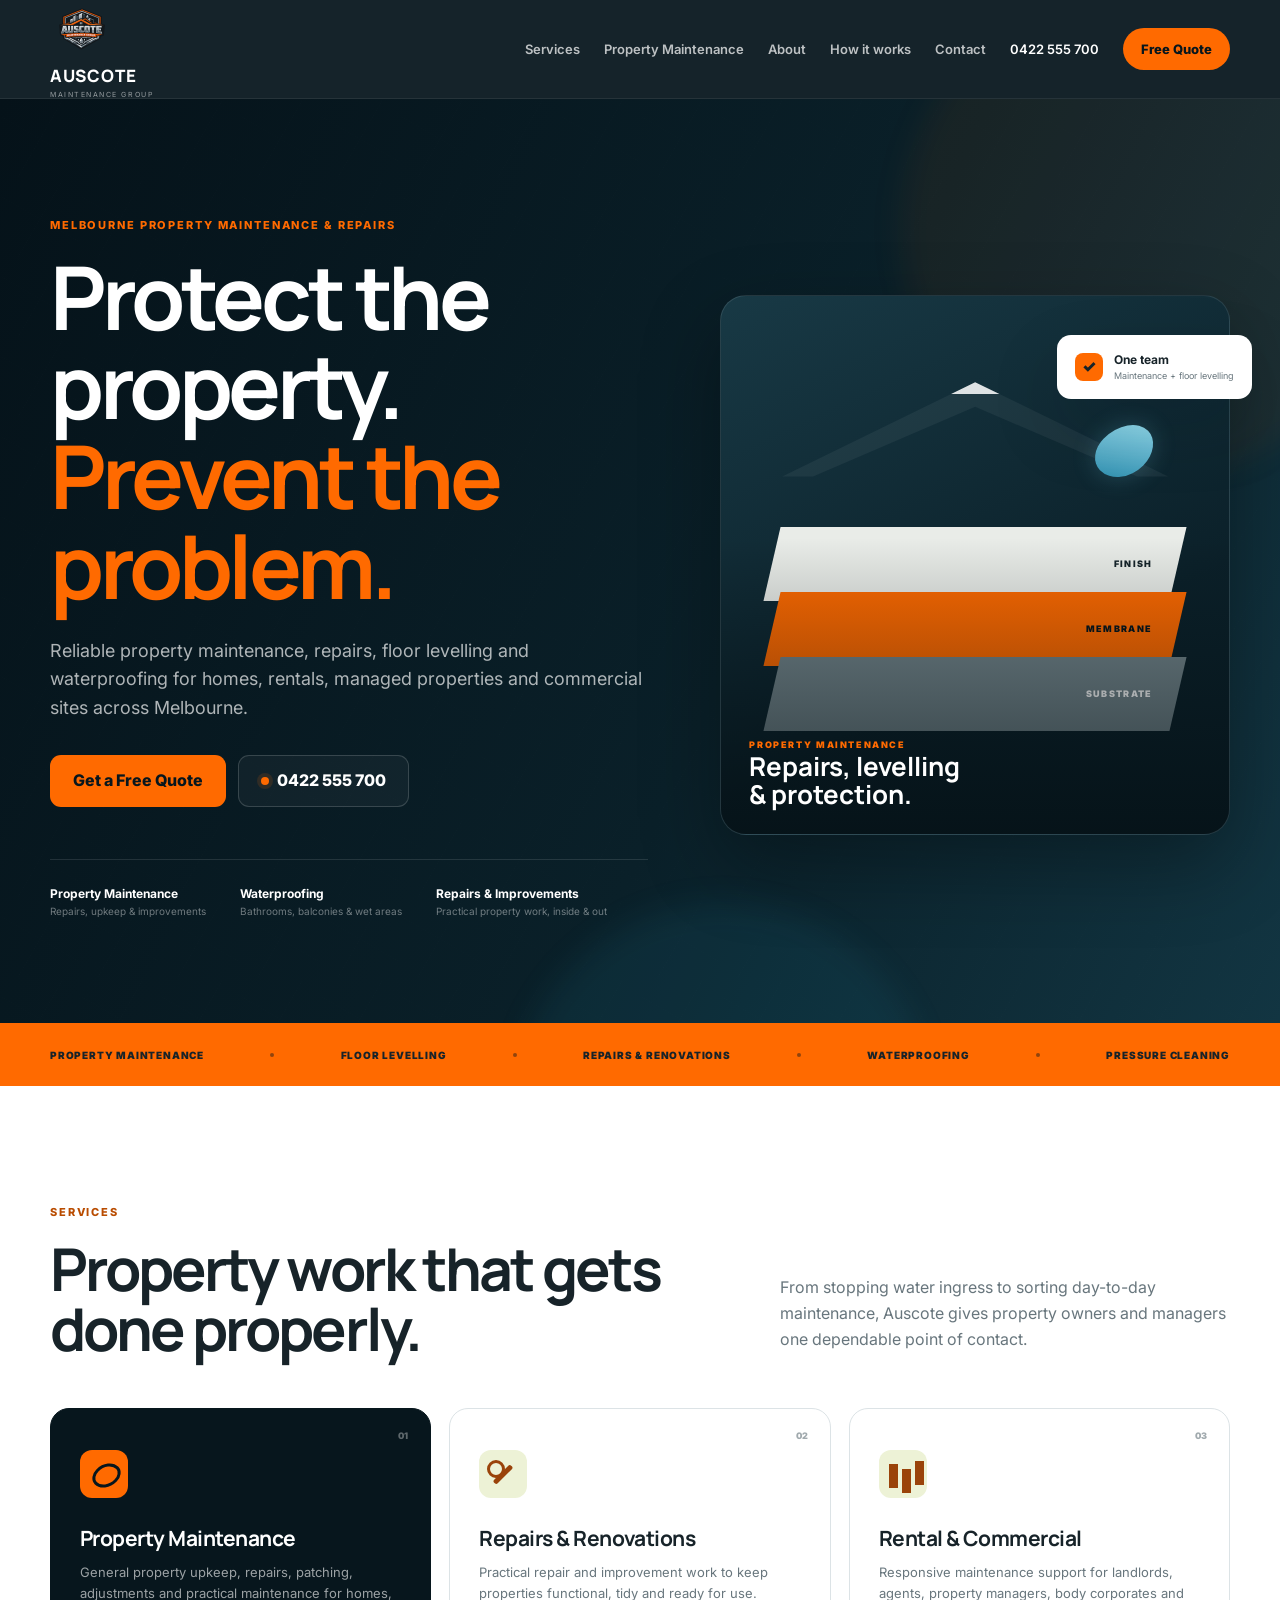
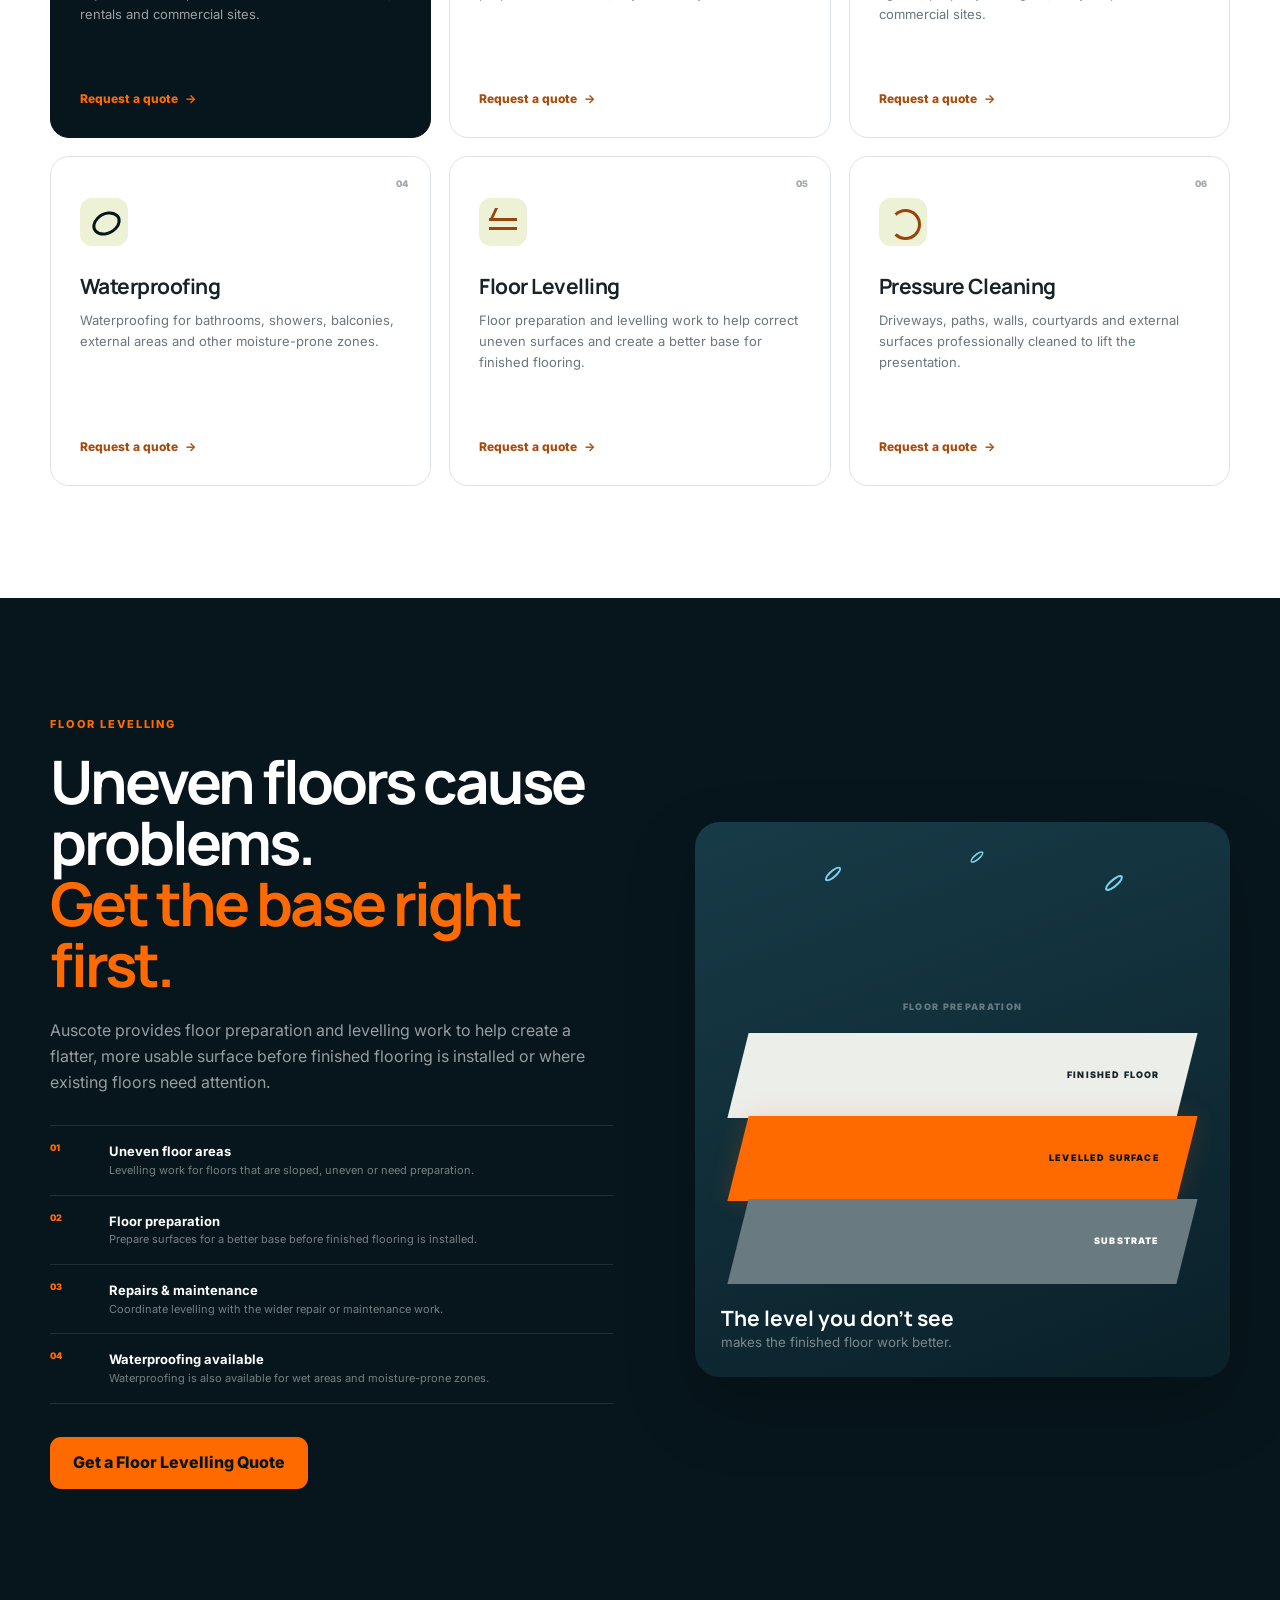
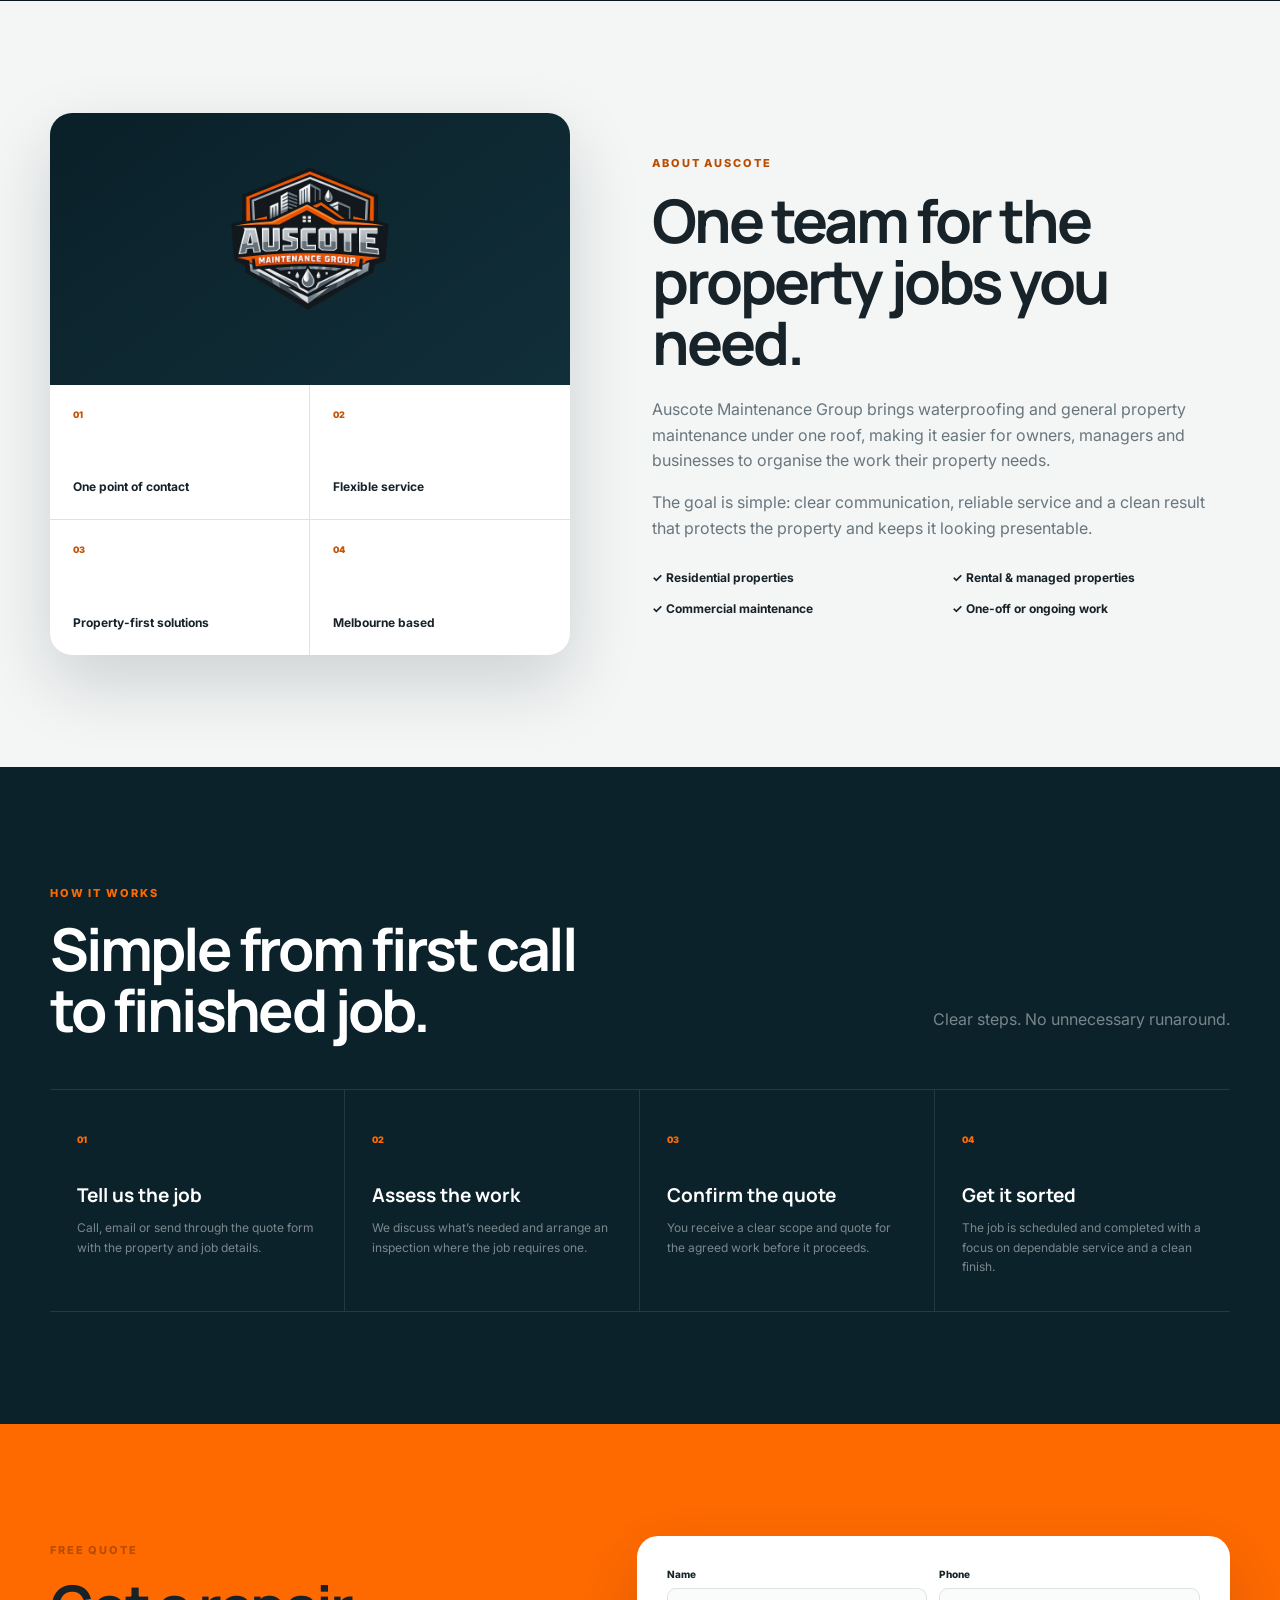
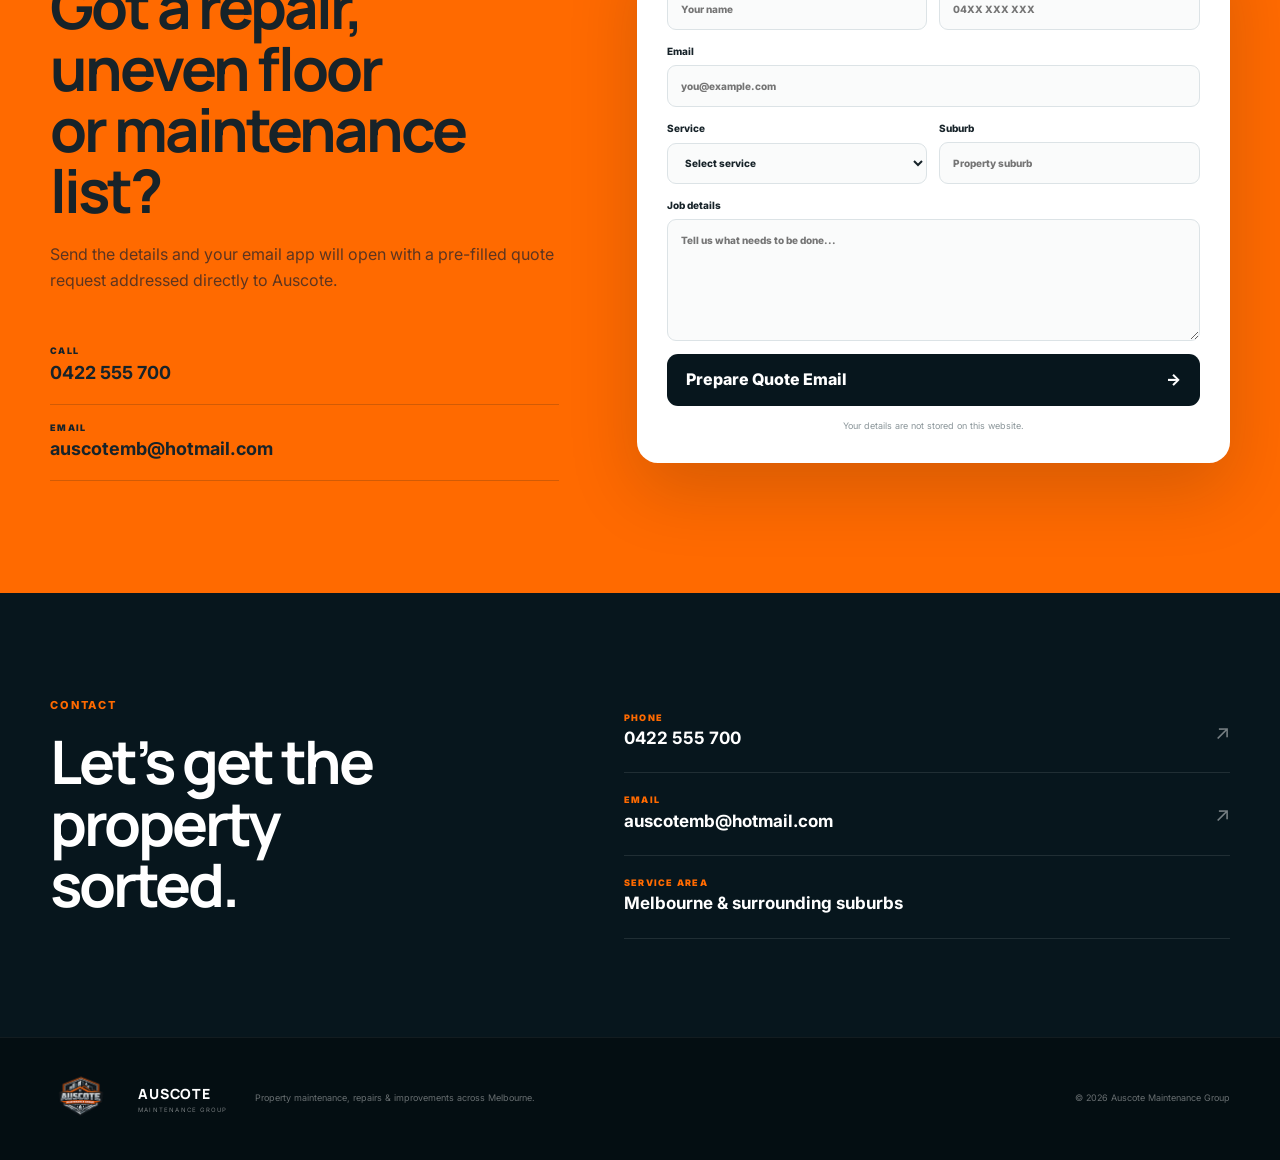
==== Auscote-Premium-Final-Website (3) 2/index.html @ 6cae7267 "Add files via upload" ====
<!DOCTYPE html>
<html lang="en">
<head>
  <meta charset="UTF-8" />
  <meta name="viewport" content="width=device-width, initial-scale=1.0" />
  <meta name="theme-color" content="#08161c" />
  <meta name="description" content="Auscote Maintenance Group provides waterproofing and property maintenance services across Melbourne for residential, rental and commercial properties." />
  <title>Auscote Maintenance Group | Property Maintenance Melbourne</title>
  <link rel="preconnect" href="https://fonts.googleapis.com">
  <link rel="preconnect" href="https://fonts.gstatic.com" crossorigin>
  <link href="https://fonts.googleapis.com/css2?family=Inter:wght@400;500;600;700;800&family=Manrope:wght@600;700;800&display=swap" rel="stylesheet">
  <link rel="stylesheet" href="styles.css" />
</head>
<body>

<header class="site-header">
  <div class="container nav">
    <a class="brand" href="#top" aria-label="Auscote Maintenance Group home">
      <img src="assets/auscote-logo.png" alt="Auscote Maintenance Group logo">
      <span class="header-wordmark"><strong>AUSCOTE</strong><small>MAINTENANCE GROUP</small></span>
    </a>

    <button class="menu-btn" aria-label="Open navigation" aria-expanded="false">
      <span></span><span></span><span></span>
    </button>

    <nav class="nav-links">
      <a href="#services">Services</a>
      <a href="#services">Property Maintenance</a>
      <a href="#about">About</a>
      <a href="#process">How it works</a>
      <a href="#contact">Contact</a>
      <a class="nav-call" href="tel:0422555700">0422 555 700</a>
      <a class="nav-quote" href="#quote">Free Quote</a>
    </nav>
  </div>
</header>

<main id="top">
  <section class="hero">
    <div class="hero-glow glow-one"></div>
    <div class="hero-glow glow-two"></div>
    <div class="hero-lines"></div>

    <div class="container hero-grid">
      <div class="hero-copy">
        <span class="eyebrow">MELBOURNE PROPERTY MAINTENANCE & REPAIRS</span>
        <h1>Protect the property.<br><span>Prevent the problem.</span></h1>
        <p class="hero-lead">
          Reliable property maintenance, repairs, floor levelling and waterproofing for homes,
          rentals, managed properties and commercial sites across Melbourne.
        </p>

        <div class="hero-actions">
          <a class="btn primary" href="#quote">Get a Free Quote</a>
          <a class="btn ghost" href="tel:0422555700">
            <span class="phone-dot"></span>
            0422 555 700
          </a>
        </div>

        <div class="trust-row">
          <div>
            <strong>Property Maintenance</strong>
            <span>Repairs, upkeep & improvements</span>
          </div>
          <div>
            <strong>Waterproofing</strong>
            <span>Bathrooms, balconies & wet areas</span>
          </div>
          <div>
            <strong>Repairs & Improvements</strong>
            <span>Practical property work, inside & out</span>
          </div>
        </div>
      </div>

      <div class="hero-feature">
        <div class="feature-frame">
          <div class="feature-roof"></div>
          <div class="feature-surface s1"><span>FINISH</span></div>
          <div class="feature-surface s2"><span>MEMBRANE</span></div>
          <div class="feature-surface s3"><span>SUBSTRATE</span></div>
          <div class="feature-drop"></div>

          <div class="feature-copy">
            <small>PROPERTY MAINTENANCE</small>
            <strong>Repairs, levelling<br>& protection.</strong>
          </div>
        </div>

        <div class="floating-card">
          <span class="tick">✓</span>
          <div>
            <strong>One team</strong>
            <small>Maintenance + floor levelling</small>
          </div>
        </div>
      </div>
    </div>
  </section>

  <section class="credential-strip">
    <div class="container credential-row">
      <span>Property maintenance</span>
      <i></i>
      <span>Floor levelling</span>
      <i></i>
      <span>Repairs & renovations</span>
      <i></i>
      <span>Waterproofing</span>
      <i></i>
      <span>Pressure cleaning</span>
    </div>
  </section>

  <section class="section services" id="services">
    <div class="container">
      <div class="section-intro">
        <div>
          <span class="eyebrow dark">SERVICES</span>
          <h2>Property work that gets<br>done properly.</h2>
        </div>
        <p>
          From stopping water ingress to sorting day-to-day maintenance,
          Auscote gives property owners and managers one dependable point of contact.
        </p>
      </div>

      <div class="service-grid">
        <article class="service-card service-primary">
          <span class="service-index">01</span>
          <div class="icon icon-drop"></div>
          <h3>Property Maintenance</h3>
          <p>General property upkeep, repairs, patching, adjustments and practical maintenance for homes, rentals and commercial sites.</p>
          <a href="#quote">Request a quote <b>→</b></a>
        </article>

        <article class="service-card">
          <span class="service-index">02</span>
          <div class="icon icon-tool"></div>
          <h3>Repairs & Renovations</h3>
          <p>Practical repair and improvement work to keep properties functional, tidy and ready for use.</p>
          <a href="#quote">Request a quote <b>→</b></a>
        </article>

        <article class="service-card">
          <span class="service-index">03</span>
          <div class="icon icon-building"></div>
          <h3>Rental & Commercial</h3>
          <p>Responsive maintenance support for landlords, agents, property managers, body corporates and commercial sites.</p>
          <a href="#quote">Request a quote <b>→</b></a>
        </article>

        <article class="service-card">
          <span class="service-index">04</span>
          <div class="icon icon-drop"></div>
          <h3>Waterproofing</h3>
          <p>Waterproofing for bathrooms, showers, balconies, external areas and other moisture-prone zones.</p>
          <a href="#quote">Request a quote <b>→</b></a>
        </article>

        <article class="service-card">
          <span class="service-index">05</span>
          <div class="icon icon-level"></div>
          <h3>Floor Levelling</h3>
          <p>Floor preparation and levelling work to help correct uneven surfaces and create a better base for finished flooring.</p>
          <a href="#quote">Request a quote <b>→</b></a>
        </article>

        <article class="service-card">
          <span class="service-index">06</span>
          <div class="icon icon-clean"></div>
          <h3>Pressure Cleaning</h3>
          <p>Driveways, paths, walls, courtyards and external surfaces professionally cleaned to lift the presentation.</p>
          <a href="#quote">Request a quote <b>→</b></a>
        </article>
      </div>
    </div>
  </section>

  <section class="waterproofing" id="waterproofing">
    <div class="container waterproof-grid">
      <div class="waterproof-copy">
        <span class="eyebrow">FLOOR LEVELLING</span>
        <h2>Uneven floors cause problems.<br><span>Get the base right first.</span></h2>
        <p>
          Auscote provides floor preparation and levelling work to help create a flatter,
          more usable surface before finished flooring is installed or where existing floors
          need attention.
        </p>

        <div class="waterproof-list">
          <div><span class="number">01</span><div><strong>Uneven floor areas</strong><small>Levelling work for floors that are sloped, uneven or need preparation.</small></div></div>
          <div><span class="number">02</span><div><strong>Floor preparation</strong><small>Prepare surfaces for a better base before finished flooring is installed.</small></div></div>
          <div><span class="number">03</span><div><strong>Repairs & maintenance</strong><small>Coordinate levelling with the wider repair or maintenance work.</small></div></div>
          <div><span class="number">04</span><div><strong>Waterproofing available</strong><small>Waterproofing is also available for wet areas and moisture-prone zones.</small></div></div>
        </div>

        <a class="btn primary" href="#quote">Get a Floor Levelling Quote</a>
      </div>

      <div class="waterproof-art">
        <div class="art-top">
          <span>FLOOR PREPARATION</span>
          <div class="rain r1"></div>
          <div class="rain r2"></div>
          <div class="rain r3"></div>
        </div>
        <div class="art-layer top-layer"><span>FINISHED FLOOR</span></div>
        <div class="art-layer membrane-layer"><span>LEVELLED SURFACE</span></div>
        <div class="art-layer base-layer"><span>SUBSTRATE</span></div>
        <div class="art-note">
          <strong>The level you don’t see</strong>
          <small>makes the finished floor work better.</small>
        </div>
      </div>
    </div>
  </section>

  <section class="section about" id="about">
    <div class="container about-grid">
      <div class="about-card">
        <div class="about-logo">
          <img src="assets/auscote-logo.png" alt="Auscote Maintenance Group">
        </div>

        <div class="about-metrics">
          <div>
            <span>01</span>
            <strong>One point of contact</strong>
          </div>
          <div>
            <span>02</span>
            <strong>Flexible service</strong>
          </div>
          <div>
            <span>03</span>
            <strong>Property-first solutions</strong>
          </div>
          <div>
            <span>04</span>
            <strong>Melbourne based</strong>
          </div>
        </div>
      </div>

      <div class="about-copy">
        <span class="eyebrow dark">ABOUT AUSCOTE</span>
        <h2>One team for the<br>property jobs you need.</h2>
        <p>
          Auscote Maintenance Group brings waterproofing and general property maintenance
          under one roof, making it easier for owners, managers and businesses to organise
          the work their property needs.
        </p>
        <p>
          The goal is simple: clear communication, reliable service and a clean result that
          protects the property and keeps it looking presentable.
        </p>

        <div class="checks">
          <span>✓ Residential properties</span>
          <span>✓ Rental & managed properties</span>
          <span>✓ Commercial maintenance</span>
          <span>✓ One-off or ongoing work</span>
        </div>
      </div>
    </div>
  </section>

  <section class="process" id="process">
    <div class="container">
      <div class="section-intro process-intro">
        <div>
          <span class="eyebrow">HOW IT WORKS</span>
          <h2>Simple from first call<br>to finished job.</h2>
        </div>
        <p>Clear steps. No unnecessary runaround.</p>
      </div>

      <div class="process-grid">
        <article>
          <span>01</span>
          <h3>Tell us the job</h3>
          <p>Call, email or send through the quote form with the property and job details.</p>
        </article>
        <article>
          <span>02</span>
          <h3>Assess the work</h3>
          <p>We discuss what’s needed and arrange an inspection where the job requires one.</p>
        </article>
        <article>
          <span>03</span>
          <h3>Confirm the quote</h3>
          <p>You receive a clear scope and quote for the agreed work before it proceeds.</p>
        </article>
        <article>
          <span>04</span>
          <h3>Get it sorted</h3>
          <p>The job is scheduled and completed with a focus on dependable service and a clean finish.</p>
        </article>
      </div>
    </div>
  </section>

  <section class="quote" id="quote">
    <div class="container quote-grid">
      <div class="quote-copy">
        <span class="eyebrow dark">FREE QUOTE</span>
        <h2>Got a repair, uneven floor<br>or maintenance list?</h2>
        <p>
          Send the details and your email app will open with a pre-filled quote request
          addressed directly to Auscote.
        </p>

        <div class="contact-stack">
          <a href="tel:0422555700">
            <small>CALL</small>
            <strong>0422 555 700</strong>
          </a>
          <a href="mailto:auscotemb@hotmail.com">
            <small>EMAIL</small>
            <strong>auscotemb@hotmail.com</strong>
          </a>
        </div>
      </div>

      <form class="quote-form" id="quoteForm">
        <div class="form-row">
          <label>
            Name
            <input name="name" type="text" placeholder="Your name" required>
          </label>
          <label>
            Phone
            <input name="phone" type="tel" placeholder="04XX XXX XXX" required>
          </label>
        </div>

        <label>
          Email
          <input name="email" type="email" placeholder="you@example.com" required>
        </label>

        <div class="form-row">
          <label>
            Service
            <select name="service" required>
              <option value="">Select service</option>
              <option>Property Maintenance</option>
              <option>Floor Levelling</option>
              <option>Repairs & Renovations</option>
              <option>Pressure Cleaning</option>
              <option>Waterproofing</option>
              <option>Rental / Commercial Maintenance</option>
              <option>Other</option>
            </select>
          </label>
          <label>
            Suburb
            <input name="suburb" type="text" placeholder="Property suburb">
          </label>
        </div>

        <label>
          Job details
          <textarea name="message" rows="6" placeholder="Tell us what needs to be done..." required></textarea>
        </label>

        <button class="btn form-btn" type="submit">Prepare Quote Email <span>→</span></button>
        <small class="form-note">Your details are not stored on this website.</small>
      </form>
    </div>
  </section>

  <section class="contact" id="contact">
    <div class="container contact-grid">
      <div>
        <span class="eyebrow">CONTACT</span>
        <h2>Let’s get the property<br>sorted.</h2>
      </div>

      <div class="contact-links">
        <a href="tel:0422555700">
          <div>
            <small>PHONE</small>
            <strong>0422 555 700</strong>
          </div>
          <span>↗</span>
        </a>

        <a href="mailto:auscotemb@hotmail.com">
          <div>
            <small>EMAIL</small>
            <strong>auscotemb@hotmail.com</strong>
          </div>
          <span>↗</span>
        </a>

        <div class="service-area">
          <div>
            <small>SERVICE AREA</small>
            <strong>Melbourne & surrounding suburbs</strong>
          </div>
        </div>
      </div>
    </div>
  </section>
</main>

<footer>
  <div class="container footer">
    <div class="footer-brand"><img src="assets/auscote-logo.png" alt="Auscote Maintenance Group"><span><strong>AUSCOTE</strong><small>MAINTENANCE GROUP</small></span></div>
    <p>Property maintenance, repairs & improvements across Melbourne.</p>
    <small>© <span id="year"></span> Auscote Maintenance Group</small>
  </div>
</footer>

<div class="mobile-cta">
  <a href="tel:0422555700">Call Now</a>
  <a href="#quote">Free Quote</a>
</div>

<script src="script.js"></script>
</body>
</html>
---- Auscote-Premium-Final-Website (3) 2/styles.css ----
*{box-sizing:border-box}
:root{
  --bg:#07161d;
  --bg2:#0c222b;
  --bg3:#132e38;
  --ink:#172329;
  --muted:#68767d;
  --line:#dce3e6;
  --surface:#f4f6f6;
  --lime:#ff6a00;
  --lime2:#e85f00;
  --white:#fff;
  --shadow:0 28px 70px rgba(5,20,27,.16);
}
html{scroll-behavior:smooth}
body{margin:0;font-family:Inter,sans-serif;background:#fff;color:var(--ink);line-height:1.6}
a{text-decoration:none;color:inherit}
button,input,select,textarea{font:inherit}
img{max-width:100%;display:block}
.container{width:min(1180px,calc(100% - 40px));margin:auto}

.site-header{position:sticky;top:0;z-index:100;background:rgba(7,22,29,.94);backdrop-filter:blur(14px);border-bottom:1px solid rgba(255,255,255,.07)}
.nav{min-height:84px;display:flex;align-items:center;justify-content:space-between;gap:28px}
.brand img{width:72px;height:64px;object-fit:contain;object-position:left center}
.nav-links{display:flex;align-items:center;gap:24px;color:rgba(255,255,255,.72);font-size:13px;font-weight:600}
.nav-links>a:hover{color:#fff}
.nav-call{color:#fff!important}
.nav-quote{background:var(--lime);color:var(--bg)!important;padding:11px 18px;border-radius:999px;font-weight:800}
.menu-btn{display:none;border:0;background:none}

.hero{position:relative;overflow:hidden;color:#fff;background:
linear-gradient(115deg,#051219 0%,#0a2029 58%,#123542 100%)}
.hero-lines{position:absolute;inset:0;opacity:.22;background:
linear-gradient(120deg,transparent 49.7%,rgba(255,255,255,.05) 50%,transparent 50.3%) 0 0/80px 80px,
linear-gradient(30deg,transparent 49.7%,rgba(255,255,255,.04) 50%,transparent 50.3%) 0 0/80px 80px}
.hero-glow{position:absolute;border-radius:50%;filter:blur(15px)}
.glow-one{width:500px;height:500px;right:-120px;top:-120px;background:rgba(255,106,0,.06)}
.glow-two{width:420px;height:420px;left:40%;bottom:-300px;background:rgba(33,151,183,.09)}
.hero-grid{position:relative;z-index:2;display:grid;grid-template-columns:1.08fr .92fr;gap:72px;align-items:center;padding:112px 0 104px}

.eyebrow{display:inline-block;margin-bottom:17px;color:var(--lime);font-size:11px;font-weight:800;letter-spacing:.17em}
.eyebrow.dark{color:#b94c00}
.hero h1,.section-intro h2,.waterproofing h2,.about h2,.quote h2,.contact h2{font-family:Manrope,sans-serif;letter-spacing:-.05em;line-height:1.02}
.hero h1{margin:0;font-size:clamp(54px,7vw,88px)}
.hero h1 span{color:var(--lime)}
.hero-lead{max-width:690px;margin:26px 0 32px;color:rgba(255,255,255,.68);font-size:18px}
.hero-actions{display:flex;gap:12px;flex-wrap:wrap}
.btn{display:inline-flex;align-items:center;justify-content:center;min-height:52px;padding:0 22px;border-radius:11px;border:1px solid transparent;font-weight:800;cursor:pointer;transition:.2s}
.btn.primary{background:var(--lime);color:var(--bg)}
.btn.primary:hover{background:var(--lime2);transform:translateY(-1px)}
.btn.ghost{color:#fff;border-color:rgba(255,255,255,.16);background:rgba(255,255,255,.04);gap:8px}
.btn.ghost:hover{background:rgba(255,255,255,.08)}
.phone-dot{width:8px;height:8px;border-radius:50%;background:var(--lime);box-shadow:0 0 0 4px rgba(255,106,0,.13)}
.trust-row{display:flex;gap:34px;margin-top:52px;padding-top:24px;border-top:1px solid rgba(255,255,255,.11)}
.trust-row div{display:grid}
.trust-row strong{font-size:12px}
.trust-row span{font-size:10px;color:rgba(255,255,255,.42)}

.hero-feature{position:relative}
.feature-frame{position:relative;min-height:540px;overflow:hidden;border:1px solid rgba(255,255,255,.1);border-radius:26px;background:linear-gradient(155deg,#183945,#0b2029 65%);box-shadow:0 30px 80px rgba(0,0,0,.32)}
.feature-frame:after{content:"";position:absolute;inset:0;background:linear-gradient(180deg,transparent 45%,rgba(3,12,16,.64));pointer-events:none}
.feature-roof{position:absolute;left:12%;right:12%;top:16%;height:145px;border-top:12px solid rgba(255,255,255,.86);border-left:12px solid transparent;border-right:12px solid transparent;clip-path:polygon(50% 0,100% 65%,92% 65%,50% 17%,8% 65%,0 65%);background:rgba(255,255,255,.05)}
.feature-surface{position:absolute;left:10%;right:10%;height:74px;transform:skewX(-13deg);display:flex;align-items:center;justify-content:flex-end;padding-right:26px;font-size:9px;font-weight:900;letter-spacing:.14em}
.feature-surface span{transform:skewX(13deg)}
.s1{top:43%;background:#e9ece8;color:#15242a}
.s2{top:55%;background:var(--lime);color:#07161d}
.s3{top:67%;background:#73858b;color:#fff}
.feature-drop{position:absolute;right:16%;top:23%;width:47px;height:62px;background:linear-gradient(145deg,#9ee4f6,#2587a8);border-radius:55% 45% 58% 42%/60% 45% 55% 40%;transform:rotate(45deg);box-shadow:0 0 25px rgba(112,205,232,.24)}
.feature-copy{position:absolute;z-index:3;left:28px;right:28px;bottom:26px;display:grid}
.feature-copy small{color:var(--lime);font-size:9px;font-weight:900;letter-spacing:.18em}
.feature-copy strong{font:700 26px/1.08 Manrope,sans-serif}
.floating-card{position:absolute;right:-22px;top:40px;z-index:6;display:flex;align-items:center;gap:11px;background:#fff;color:var(--ink);border-radius:14px;padding:15px 18px;box-shadow:var(--shadow)}
.floating-card .tick{display:grid;place-items:center;width:28px;height:28px;border-radius:8px;background:var(--lime);font-weight:900}
.floating-card div{display:grid}
.floating-card strong{font-size:12px}
.floating-card small{font-size:9px;color:var(--muted)}

.credential-strip{background:var(--lime)}
.credential-row{min-height:63px;display:flex;align-items:center;justify-content:space-between;gap:16px;overflow:auto;white-space:nowrap;text-transform:uppercase;font-size:10px;font-weight:900;letter-spacing:.08em}
.credential-row i{width:4px;height:4px;border-radius:50%;background:#09171d;opacity:.45;flex:0 0 auto}

.section{padding:112px 0}
.section-intro{display:flex;align-items:end;justify-content:space-between;gap:60px;margin-bottom:49px}
.section-intro h2{margin:0;font-size:clamp(40px,5vw,59px)}
.section-intro>p{max-width:450px;margin:0 0 7px;color:var(--muted)}
.service-grid{display:grid;grid-template-columns:repeat(3,1fr);gap:18px}
.service-card{position:relative;min-height:330px;display:flex;flex-direction:column;padding:29px;border:1px solid var(--line);border-radius:19px;background:#fff;transition:.22s ease}
.service-card:hover{transform:translateY(-5px);box-shadow:0 20px 45px rgba(6,24,32,.08)}
.service-primary{background:var(--bg);border-color:var(--bg);color:#fff}
.service-index{position:absolute;right:22px;top:20px;font-size:9px;font-weight:900;color:#a1aaae}
.service-primary .service-index{color:rgba(255,255,255,.35)}
.icon{position:relative;width:48px;height:48px;margin-top:12px;border-radius:12px;background:#edf2d6}
.service-primary .icon{background:var(--lime)}
.icon-drop:before{content:"";position:absolute;width:17px;height:23px;left:15px;top:11px;border:3px solid var(--bg);border-radius:60% 40% 60% 40%;transform:rotate(45deg)}
.icon-house:before{content:"";position:absolute;left:11px;right:11px;bottom:12px;height:17px;border:3px solid #9a430a;border-top:0}
.icon-house:after{content:"";position:absolute;width:19px;height:19px;left:14px;top:9px;border-left:3px solid #9a430a;border-top:3px solid #9a430a;transform:rotate(45deg)}
.icon-tool:before{content:"";position:absolute;width:24px;height:5px;left:12px;top:22px;background:#9a430a;transform:rotate(-45deg);border-radius:2px}
.icon-tool:after{content:"";position:absolute;width:12px;height:12px;left:8px;top:10px;border:3px solid #9a430a;border-radius:50%}
.icon-paint:before{content:"";position:absolute;width:23px;height:13px;left:12px;top:11px;border:3px solid #9a430a;border-radius:2px}
.icon-paint:after{content:"";position:absolute;width:5px;height:18px;left:22px;top:25px;background:#9a430a;border-radius:2px}
.icon-clean:before{content:"";position:absolute;width:25px;height:25px;left:11px;top:11px;border:3px solid #9a430a;border-radius:50%;border-left-color:transparent}
.icon-building:before{content:"";position:absolute;left:10px;bottom:10px;width:9px;height:24px;background:#9a430a;box-shadow:13px 5px 0 #9a430a,26px -3px 0 #9a430a}
.service-card h3{margin:26px 0 10px;font:700 21px Manrope,sans-serif;letter-spacing:-.025em}
.service-card p{margin:0 0 22px;color:var(--muted);font-size:13px}
.service-primary p{color:rgba(255,255,255,.6)}
.service-card a{margin-top:auto;color:#a84b0c;font-size:12px;font-weight:800}
.service-primary a{color:var(--lime)}
.service-card a b{margin-left:4px}

.waterproofing{padding:112px 0;background:var(--bg);color:#fff}
.waterproof-grid{display:grid;grid-template-columns:1fr .95fr;gap:82px;align-items:center}
.waterproof-copy h2{margin:0 0 23px;font-size:clamp(42px,5vw,60px)}
.waterproof-copy h2 span{color:var(--lime)}
.waterproof-copy>p{color:rgba(255,255,255,.58)}
.waterproof-list{margin:30px 0 33px;border-top:1px solid rgba(255,255,255,.1)}
.waterproof-list>div{display:grid;grid-template-columns:45px 1fr;gap:14px;align-items:start;padding:15px 0;border-bottom:1px solid rgba(255,255,255,.1)}
.waterproof-list .number{color:var(--lime);font-size:9px;font-weight:900}
.waterproof-list div div{display:grid}
.waterproof-list strong{font-size:13px}
.waterproof-list small{color:rgba(255,255,255,.45);font-size:11px}

.waterproof-art{position:relative;min-height:555px;border-radius:25px;overflow:hidden;background:linear-gradient(160deg,#173b47,#0a2029);box-shadow:0 30px 70px rgba(0,0,0,.24)}
.art-top{position:absolute;inset:0 0 62%;display:flex;align-items:flex-end;justify-content:center;color:rgba(255,255,255,.35);font-size:9px;font-weight:900;letter-spacing:.15em;padding-bottom:18px}
.rain{position:absolute;width:8px;height:20px;border:2px solid #7bd4ea;border-radius:60% 40% 60% 40%;transform:rotate(45deg)}
.r1{top:20%;left:25%}.r2{top:12%;left:52%;transform:scale(.8) rotate(45deg)}.r3{top:24%;right:21%;transform:scale(1.1) rotate(45deg)}
.art-layer{position:absolute;left:8%;right:8%;height:85px;transform:skewX(-14deg);display:flex;align-items:center;justify-content:flex-end;padding-right:28px;font-size:9px;font-weight:900;letter-spacing:.13em}
.art-layer span{transform:skewX(14deg)}
.top-layer{top:38%;background:#eceeea;color:#18262c}
.membrane-layer{top:53%;background:var(--lime);color:#07161d;box-shadow:0 0 24px rgba(255,106,0,.18)}
.base-layer{top:68%;background:#697a80;color:#fff}
.art-note{position:absolute;z-index:2;left:26px;bottom:24px;display:grid}
.art-note strong{font:700 21px Manrope,sans-serif}
.art-note small{color:rgba(255,255,255,.45)}

.about{background:var(--surface)}
.about-grid{display:grid;grid-template-columns:.9fr 1fr;gap:82px;align-items:center}
.about-card{overflow:hidden;border-radius:22px;background:#fff;box-shadow:var(--shadow)}
.about-logo{min-height:245px;display:grid;place-items:center;padding:26px;background:linear-gradient(145deg,#0a2029,#112f39)}
.about-logo img{max-width:270px;max-height:220px;object-fit:contain}
.about-metrics{display:grid;grid-template-columns:1fr 1fr}
.about-metrics div{min-height:135px;padding:23px;border-right:1px solid var(--line);border-bottom:1px solid var(--line);display:grid;align-content:space-between}
.about-metrics div:nth-child(even){border-right:0}
.about-metrics div:nth-last-child(-n+2){border-bottom:0}
.about-metrics span{color:#c4560c;font-size:9px;font-weight:900}
.about-metrics strong{font-size:12px}
.about-copy h2{margin:0 0 24px;font-size:clamp(42px,5vw,60px)}
.about-copy p{color:var(--muted)}
.checks{display:grid;grid-template-columns:1fr 1fr;gap:12px 22px;margin-top:27px;font-size:12px;font-weight:700}

.process{padding:112px 0;background:#0c222b;color:#fff}
.process-intro>p{color:rgba(255,255,255,.45)}
.process-grid{display:grid;grid-template-columns:repeat(4,1fr);border-top:1px solid rgba(255,255,255,.1);border-bottom:1px solid rgba(255,255,255,.1)}
.process-grid article{padding:35px 27px;border-right:1px solid rgba(255,255,255,.1)}
.process-grid article:last-child{border-right:0}
.process-grid article>span{color:var(--lime);font-size:9px;font-weight:900}
.process-grid h3{margin:32px 0 10px;font:700 19px Manrope,sans-serif}
.process-grid p{margin:0;color:rgba(255,255,255,.46);font-size:12px}

.quote{padding:112px 0;background:var(--lime)}
.quote-grid{display:grid;grid-template-columns:.9fr 1.05fr;gap:78px;align-items:start}
.quote h2{margin:0 0 21px;font-size:clamp(42px,5vw,60px)}
.quote-copy>p{max-width:520px;color:#5e351f}
.contact-stack{display:grid;margin-top:35px}
.contact-stack a{display:grid;padding:16px 0;border-bottom:1px solid rgba(7,22,29,.18)}
.contact-stack small{font-size:9px;font-weight:900;letter-spacing:.14em}
.contact-stack strong{font-size:18px}
.quote-form{display:grid;gap:13px;padding:30px;background:#fff;border-radius:21px;box-shadow:var(--shadow)}
.form-row{display:grid;grid-template-columns:1fr 1fr;gap:12px}
label{display:grid;gap:6px;font-size:10px;font-weight:800}
input,select,textarea{width:100%;border:1px solid var(--line);background:#fafbfb;color:var(--ink);border-radius:9px;padding:12px 13px;outline:none}
input:focus,select:focus,textarea:focus{border-color:#d7671c;box-shadow:0 0 0 3px rgba(255,106,0,.15)}
textarea{resize:vertical}
.form-btn{background:var(--bg);color:#fff;width:100%;justify-content:space-between;padding:0 18px}
.form-btn:hover{background:#102b35}
.form-note{text-align:center;color:#8a9599;font-size:9px}

.contact{padding:98px 0;background:#07161d;color:#fff}
.contact-grid{display:grid;grid-template-columns:.9fr 1.1fr;gap:78px}
.contact h2{margin:0;font-size:clamp(42px,5vw,60px)}
.contact-links{display:grid}
.contact-links>a,.service-area{display:flex;align-items:center;justify-content:space-between;padding:20px 0;border-bottom:1px solid rgba(255,255,255,.1)}
.contact-links>a>div,.service-area>div{display:grid}
.contact-links small,.service-area small{color:var(--lime);font-size:9px;font-weight:900;letter-spacing:.14em}
.contact-links strong,.service-area strong{font-size:17px}
.contact-links>a>span{color:rgba(255,255,255,.45);font-size:20px}

footer{padding:30px 0;background:#040e12;color:#fff;border-top:1px solid rgba(255,255,255,.06)}
.footer{display:grid;grid-template-columns:auto 1fr auto;align-items:center;gap:28px}
.footer img{width:78px;height:62px;object-fit:contain;object-position:left center}
.footer p,.footer small{font-size:9px;color:rgba(255,255,255,.4)}
.mobile-cta{display:none}

@media(max-width:1000px){
  .menu-btn{display:grid;gap:5px}
  .menu-btn span{display:block;width:24px;height:2px;background:#fff}
  .nav-links{position:absolute;top:84px;left:0;right:0;display:none;flex-direction:column;align-items:stretch;gap:0;padding:13px 20px 22px;background:#07161d;border-top:1px solid rgba(255,255,255,.07)}
  .nav-links.open{display:flex}
  .nav-links a{padding:12px 0}
  .nav-quote{text-align:center;margin-top:6px;padding:12px 18px!important}
  .hero-grid,.waterproof-grid,.about-grid,.quote-grid,.contact-grid{grid-template-columns:1fr}
  .hero-grid{gap:54px;padding:82px 0}
  .hero-feature{max-width:650px}
  .service-grid{grid-template-columns:1fr 1fr}
  .process-grid{grid-template-columns:1fr 1fr}
  .process-grid article:nth-child(2){border-right:0}
  .process-grid article:nth-child(-n+2){border-bottom:1px solid rgba(255,255,255,.1)}
  .footer{grid-template-columns:1fr}
}
@media(max-width:680px){
  .container{width:min(100% - 28px,1180px)}
  .nav{min-height:72px}
  .brand img{width:62px;height:54px}
  .nav-links{top:72px}
  .hero-grid{padding:62px 0 70px}
  .hero h1{font-size:49px}
  .hero-lead{font-size:16px}
  .hero-actions{display:grid}
  .trust-row{display:grid;gap:13px}
  .feature-frame{min-height:425px}
  .floating-card{right:12px;top:17px}
  .section,.waterproofing,.process,.quote,.contact{padding:78px 0}
  .section-intro{display:grid;gap:18px}
  .service-grid,.process-grid,.checks,.form-row{grid-template-columns:1fr}
  .waterproof-grid,.about-grid,.quote-grid,.contact-grid{gap:47px}
  .waterproof-art{min-height:430px}
  .about-metrics{grid-template-columns:1fr 1fr}
  .process-grid article{border-right:0;border-bottom:1px solid rgba(255,255,255,.1)}
  .process-grid article:last-child{border-bottom:0}
  .footer img{width:72px;height:58px}
  body{padding-bottom:62px}
  .mobile-cta{position:fixed;z-index:120;left:0;right:0;bottom:0;display:grid;grid-template-columns:1fr 1fr;background:#07161d;border-top:1px solid rgba(255,255,255,.08)}
  .mobile-cta a{display:grid;place-items:center;min-height:62px;color:#fff;font-size:12px;font-weight:800}
  .mobile-cta a:last-child{background:var(--lime);color:#07161d}
}

.header-wordmark{display:grid;line-height:1;color:#fff}
.header-wordmark strong{font:800 17px Manrope,sans-serif;letter-spacing:.06em}
.header-wordmark small{margin-top:4px;font-size:7px;letter-spacing:.22em;color:rgba(255,255,255,.55)}
.footer-brand{display:flex;align-items:center;gap:10px}
.footer-brand span{display:grid;line-height:1}
.footer-brand strong{font:800 14px Manrope,sans-serif;letter-spacing:.06em}
.footer-brand small{margin-top:4px;font-size:6px;letter-spacing:.2em;color:rgba(255,255,255,.45)}
@media(max-width:680px){
  .header-wordmark strong{font-size:14px}
  .header-wordmark small{font-size:6px}
}

.icon-level:before{content:"";position:absolute;left:10px;right:10px;top:20px;height:3px;background:#9a430a;box-shadow:0 9px 0 #9a430a}.icon-level:after{content:"";position:absolute;left:13px;top:10px;width:21px;height:10px;border-left:3px solid #9a430a;border-bottom:3px solid #9a430a;transform:skewX(-25deg)}
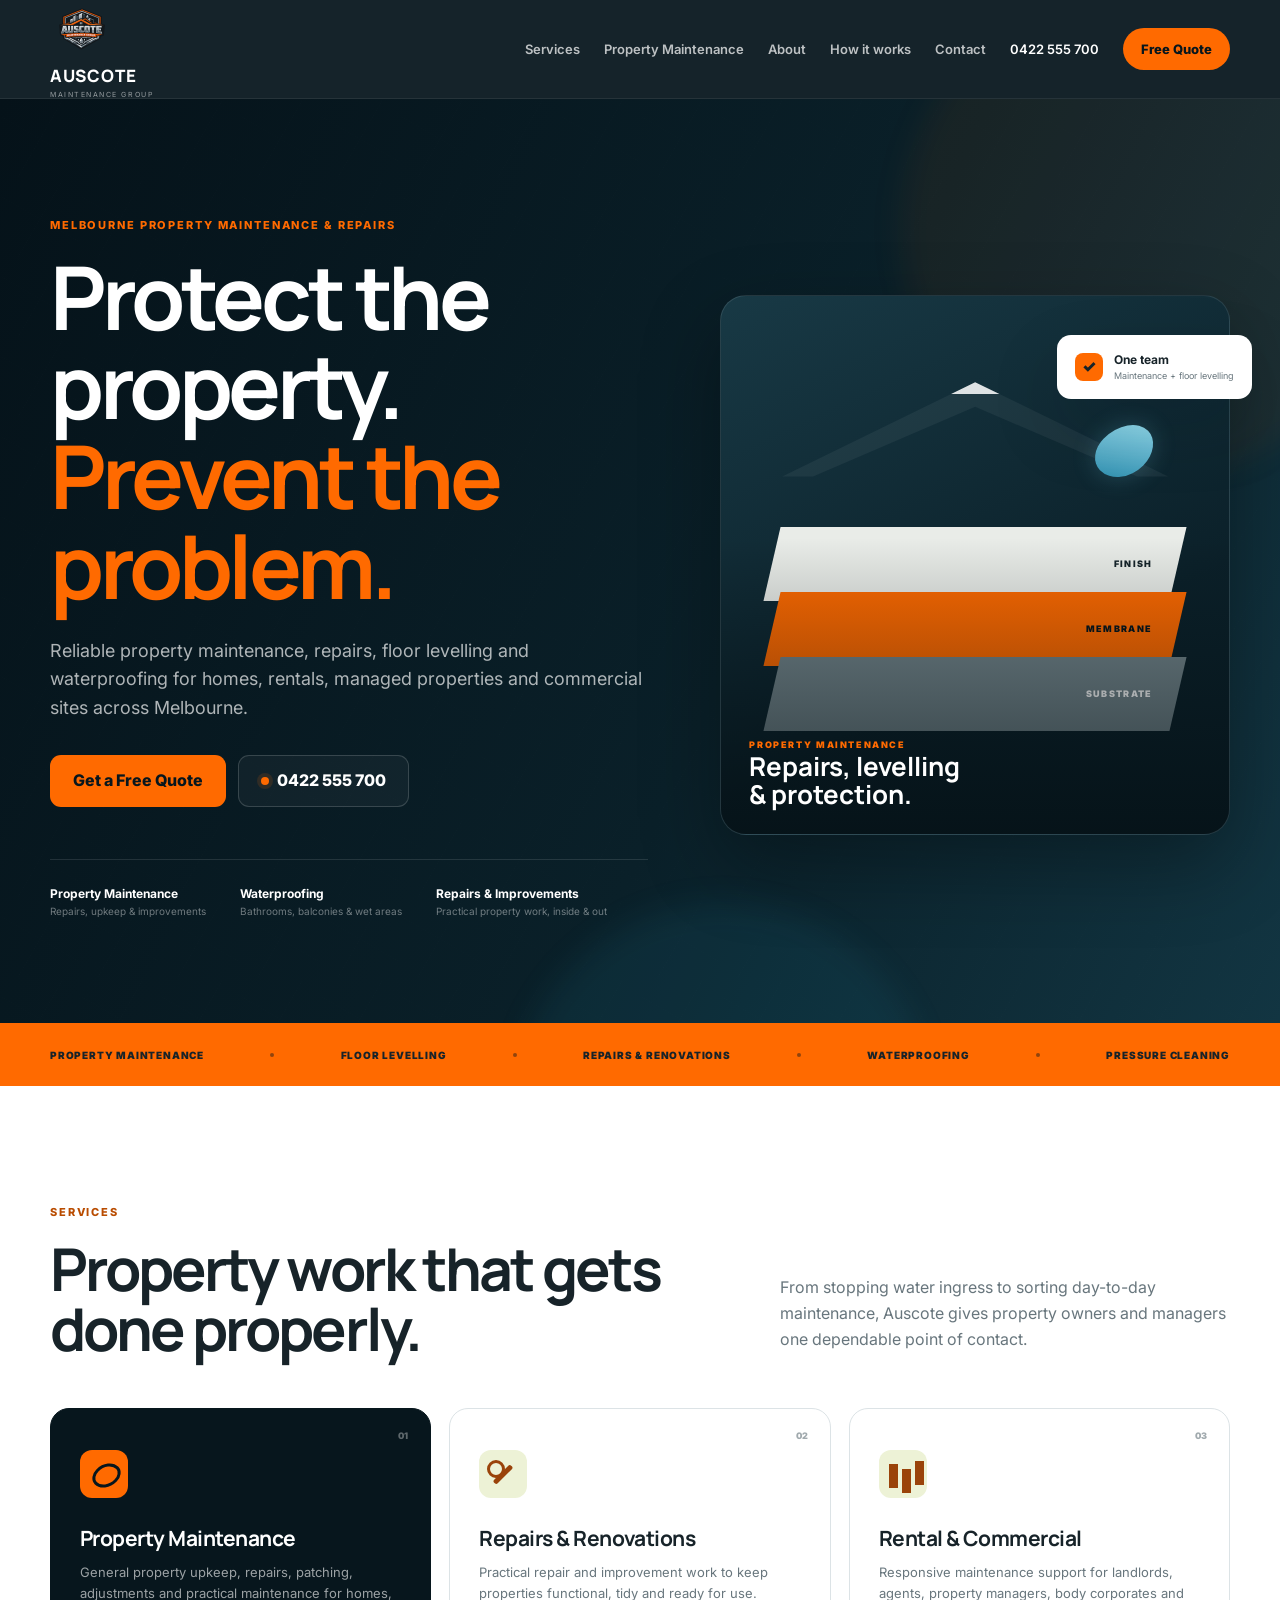
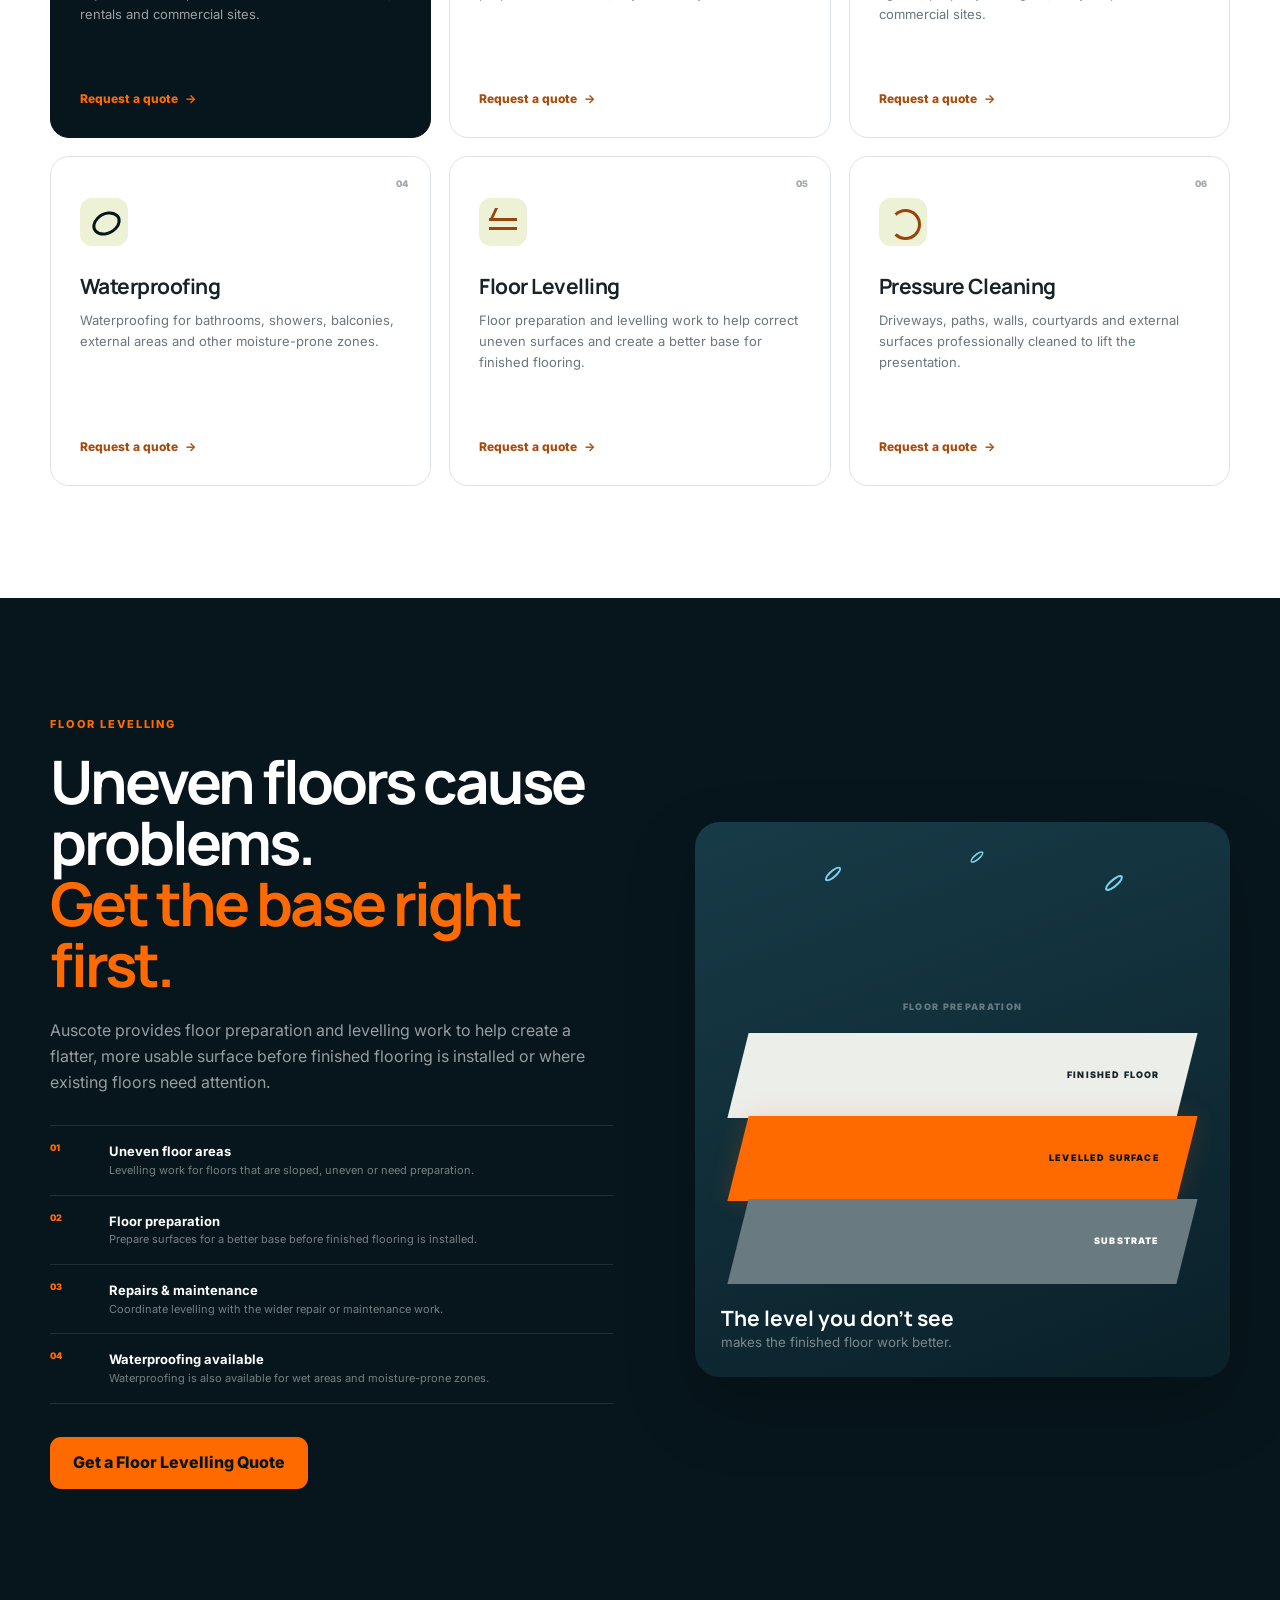
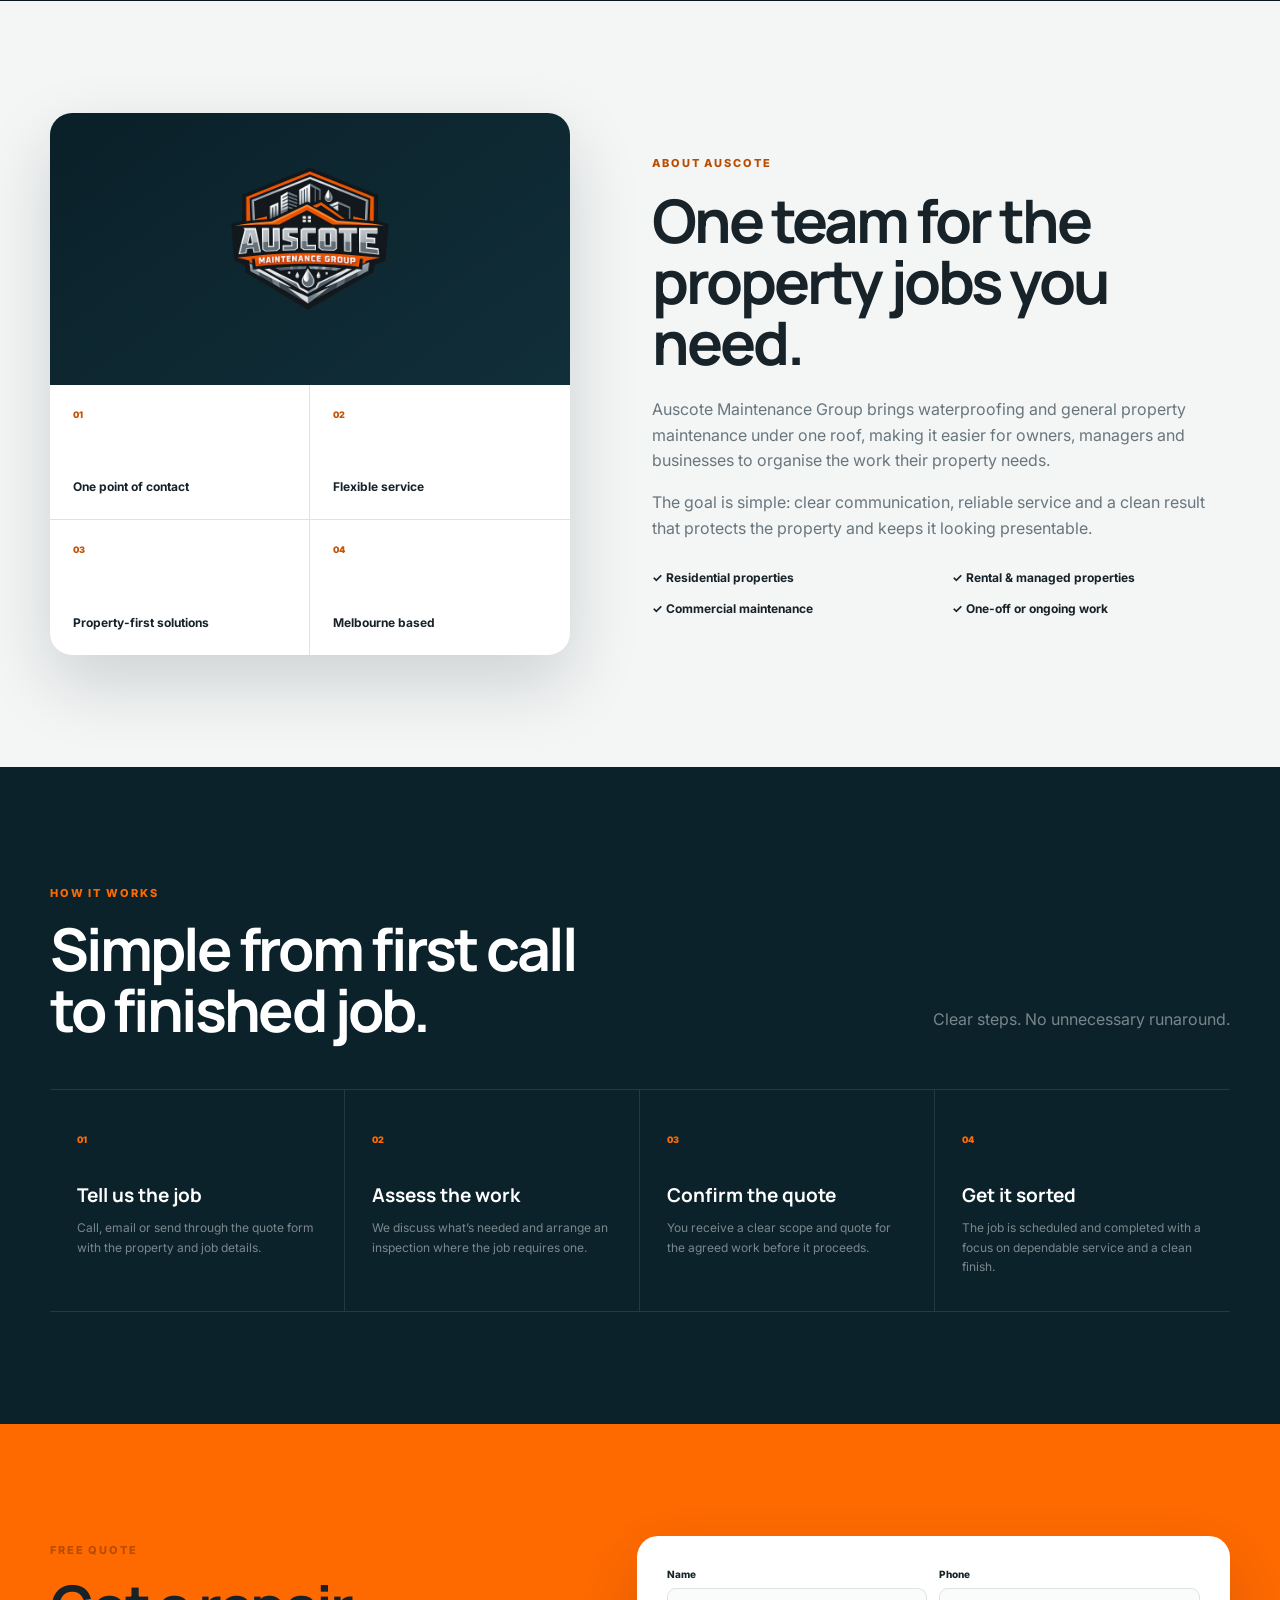
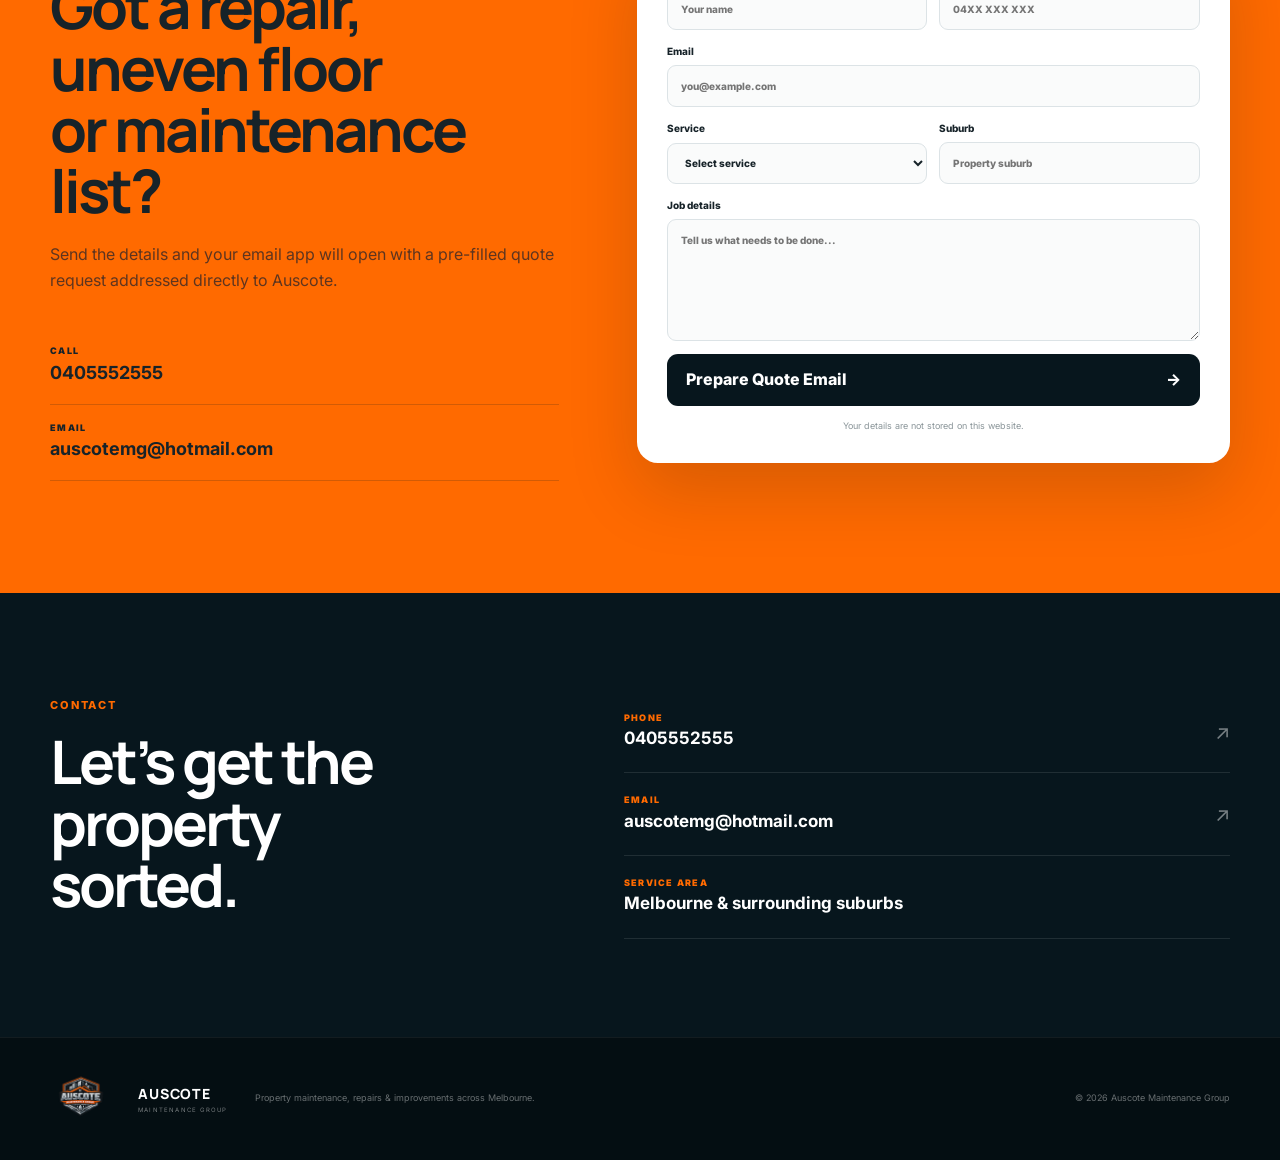
==== commit 1f151254: "Update index.html" ====
--- a/Auscote-Premium-Final-Website (3) 2/index.html
+++ b/Auscote-Premium-Final-Website (3) 2/index.html
@@ -314,13 +314,13 @@
         </p>
 
         <div class="contact-stack">
-          <a href="tel:0422555700">
+          <a href="tel:0405552555">
             <small>CALL</small>
-            <strong>0422 555 700</strong>
+            <strong>0405552555</strong>
           </a>
-          <a href="mailto:auscotemb@hotmail.com">
+          <a href="mailto:auscotemg@hotmail.com">
             <small>EMAIL</small>
-            <strong>auscotemb@hotmail.com</strong>
+            <strong>auscotemg@hotmail.com</strong>
           </a>
         </div>
       </div>
@@ -381,18 +381,18 @@
       </div>
 
       <div class="contact-links">
-        <a href="tel:0422555700">
+        <a href="tel:0405552555">
           <div>
             <small>PHONE</small>
-            <strong>0422 555 700</strong>
+            <strong>0405552555</strong>
           </div>
           <span>↗</span>
         </a>
 
-        <a href="mailto:auscotemb@hotmail.com">
+        <a href="mailto:auscotemg@hotmail.com">
           <div>
             <small>EMAIL</small>
-            <strong>auscotemb@hotmail.com</strong>
+            <strong>auscotemg@hotmail.com</strong>
           </div>
           <span>↗</span>
         </a>
@@ -417,7 +417,7 @@
 </footer>
 
 <div class="mobile-cta">
-  <a href="tel:0422555700">Call Now</a>
+  <a href="tel:0405552555">Call Now</a>
   <a href="#quote">Free Quote</a>
 </div>
 
